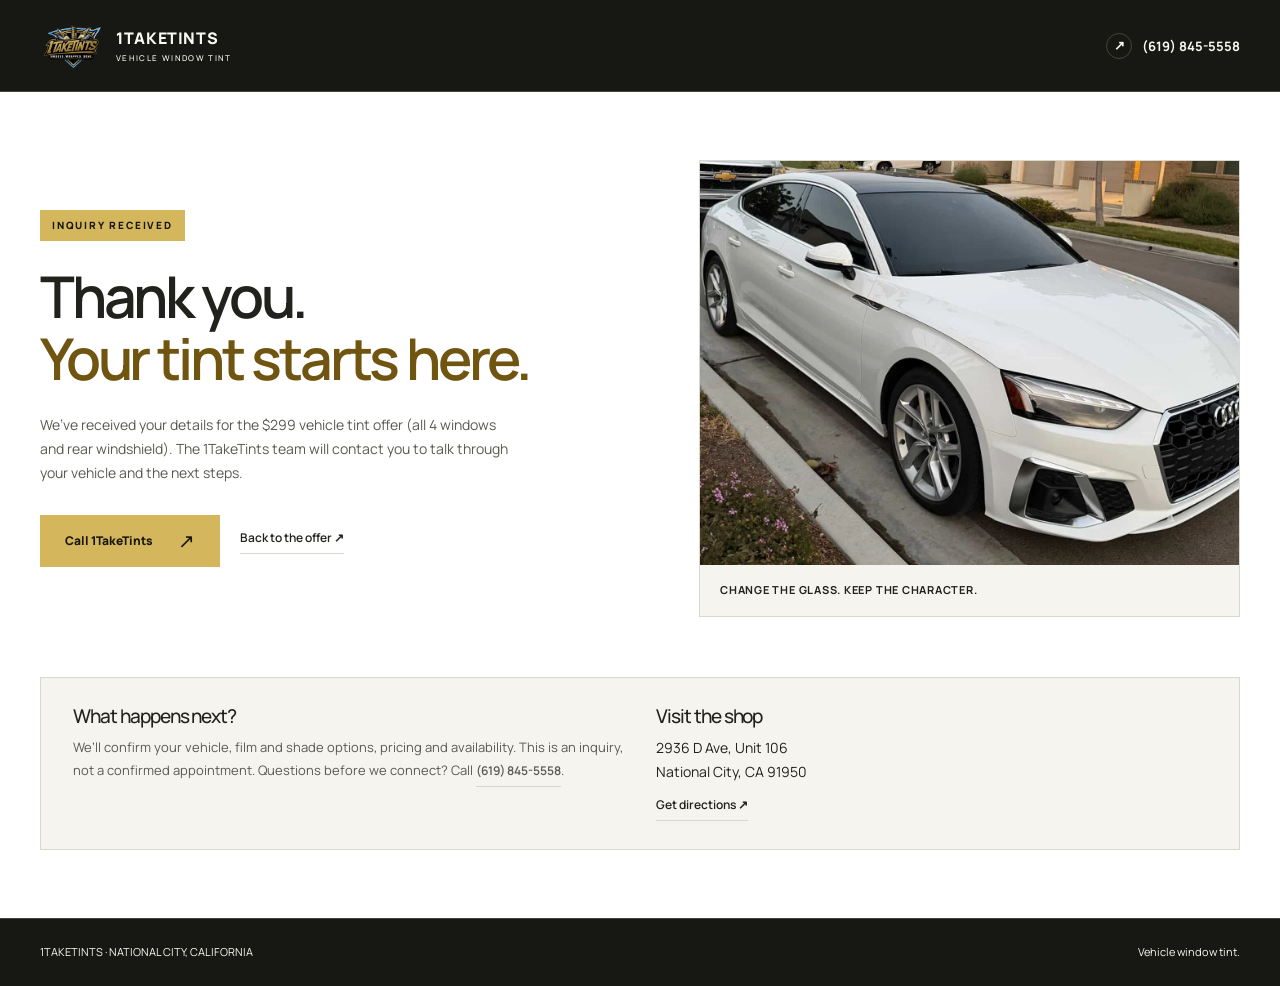
==== thank-you.html @ 176863d8 "Connect live GHL form, add thank-you page and mobile quote bar - Replace the preview-only forms with" ====
<!doctype html>
<html lang="en">
<head>
  <meta charset="UTF-8">
  <meta name="viewport" content="width=device-width, initial-scale=1">
  <meta name="description" content="Thank you for your 1TakeTints $299 vehicle window tint inquiry.">
  <meta name="robots" content="noindex, nofollow">
  <meta name="theme-color" content="#171713">
  <meta http-equiv="Content-Security-Policy" content="default-src 'self'; script-src 'none'; style-src 'self' 'unsafe-inline'; img-src 'self'; connect-src 'none'; form-action 'none'; base-uri 'none'; object-src 'none'">
  <title>Thank You | 1TakeTints · National City</title>
  <link rel="icon" href="assets/logo.png">
  <link rel="stylesheet" href="page.css">
</head>
<body id="top" class="thank-you-page">
  <a class="skip-link" href="#main">Skip to content</a>
  <header class="site-header container">
    <a class="brand" href="index.html" aria-label="1TakeTints home"><img src="assets/logo.png" alt="" width="747" height="747"><span>1TAKETINTS<small>VEHICLE WINDOW TINT</small></span></a>
    <a class="header-call" href="tel:+16198455558"><span class="phone-symbol" aria-hidden="true">↗</span> (619) 845-5558</a>
  </header>
  <main id="main" class="container thank-you-main">
    <div class="thank-you-grid">
      <section class="thank-you-copy" aria-labelledby="thank-you-title">
        <span class="eyebrow">INQUIRY RECEIVED</span>
        <h1 id="thank-you-title">Thank you.<br><span>Your tint starts here.</span></h1>
        <p>We’ve received your details for the $299 vehicle tint offer (all 4 windows and rear windshield). The 1TakeTints team will contact you to talk through your vehicle and the next steps.</p>
        <div class="hero-buttons"><a class="button" href="tel:+16198455558">Call 1TakeTints <span aria-hidden="true">↗</span></a><a class="text-link" href="index.html">Back to the offer ↗</a></div>
      </section>
      <figure class="thank-you-photo"><img src="assets/tint-audi.webp" alt="White Audi with freshly tinted windows" width="1320" height="1760"><figcaption>CHANGE THE GLASS. KEEP THE CHARACTER.</figcaption></figure>
    </div>
    <section class="thank-you-next" aria-labelledby="next-title">
      <div><h2 id="next-title">What happens next?</h2><p>We’ll confirm your vehicle, film and shade options, pricing and availability. This is an inquiry, not a confirmed appointment. Questions before we connect? Call <a class="text-link" href="tel:+16198455558">(619) 845-5558</a>.</p></div>
      <div><h2>Visit the shop</h2><address>2936 D Ave, Unit 106<br>National City, CA 91950</address><a class="text-link" href="https://www.google.com/maps/search/?api=1&amp;query=1TakeTints+2936+D+Ave+Unit+106+National+City+CA+91950" target="_blank" rel="noopener noreferrer">Get directions ↗</a></div>
    </section>
  </main>
  <footer class="site-footer thank-you-footer"><div class="container"><span>1TAKETINTS · NATIONAL CITY, CALIFORNIA</span><span>Vehicle window tint.</span></div></footer>
</body>
</html>
---- page.css ----
/* Diamond's Daylight layout and section rhythm; gold, black and ice blue from the verified 1TakeTints logo. */
@font-face { font-family: 'Manrope'; font-style: normal; font-weight: 400 800; font-display: swap; src: url('assets/manrope-latin.woff2') format('woff2'); }
* { box-sizing: border-box; }
html { scroll-behavior: smooth; scroll-padding-top: 30px; }
body { margin: 0; --bg: #fff; --surface: #f5f4ef; --text: #22221d; --muted: #595a51; --line: #d9d8cc; --accent: #d4b65d; --accent-ink: #705511; --on-accent: #19170d; background: var(--bg); color: var(--text); font: 14px/1.7 'Manrope', Arial, sans-serif; color-scheme: light; }
button, input { font: inherit; }
a { color: inherit; text-decoration: none; }
button, a, summary { touch-action: manipulation; }
button { cursor: pointer; }
button:disabled { cursor: default; }
a:focus-visible, button:focus-visible, input:focus-visible, summary:focus-visible, [tabindex]:focus-visible { outline: 3px solid var(--accent-ink); outline-offset: 5px; }
img { display: block; max-width: 100%; object-fit: cover; }
h1, h2, h3, p, figure { margin: 0; }
h1, h2 { font-weight: 500; letter-spacing: -.055em; line-height: 1.08; }
h3 { font-size: 18px; font-weight: 600; letter-spacing: -.03em; line-height: 1.35; }
p { color: var(--muted); }
.container { width: min(1256px, 100%); margin-inline: auto; padding-inline: 28px; }
.section { padding-block: 74px; }
.eyebrow { display: block; color: var(--accent-ink); font-size: 10px; letter-spacing: .18em; font-weight: 800; line-height: 1.7; margin-bottom: 20px; }
.button { display: inline-flex; align-items: center; justify-content: space-between; gap: 25px; background: var(--accent); color: var(--on-accent); min-height: 48px; padding: 15px 24px; font-size: 12px; line-height: 1.5; font-weight: 800; border: 1px solid transparent; }
.button > span { font-size: 20px; font-weight: 400; line-height: 1; }
.button:hover:not(:disabled) { background: #e4ca80; }
.button:disabled { opacity: .65; }
.text-link { display: inline-block; font-size: 12px; border-bottom: 1px solid var(--line); padding-bottom: 5px; font-weight: 600; }
.text-link:hover { color: var(--accent-ink); }
.site-header { height: 92px; display: flex; align-items: center; justify-content: space-between; gap: 28px; border-bottom: 1px solid var(--line); width: 100%; padding-inline: max(28px, calc((100% - 1200px) / 2)); }
.brand { display: flex; align-items: center; gap: 12px; flex-shrink: 0; }
.brand img { width: 64px; height: 64px; object-fit: contain; }
.brand > span { font-size: 16px; font-weight: 800; letter-spacing: .04em; line-height: 1.25; }
.brand small { display: block; font-size: 8px; font-weight: 500; letter-spacing: .17em; margin-top: 5px; }
.desktop-nav { display: flex; gap: 33px; font-size: 12px; color: var(--muted); }
.desktop-nav a:hover { color: var(--text); }
.header-call { font-size: 13px; font-weight: 700; white-space: nowrap; }
.phone-symbol { display: inline-flex; width: 26px; height: 26px; align-items: center; justify-content: center; border: 1px solid var(--line); border-radius: 50%; margin-right: 7px; }
.daylight-hero { position: relative; isolation: isolate; background: #f2f1e9; border-bottom: 1px solid var(--line); }
.daylight-backdrop { position: absolute; z-index: -2; inset: 0; width: 100%; height: 100%; object-fit: cover; object-position: center 58%; }
.daylight-hero::before { content: ''; position: absolute; z-index: -1; inset: 0; background: linear-gradient(90deg, #fffffff5 0%, #f9f8f1eb 37%, #f4f3ec70 70%, #f4f3ec33 100%); }
.daylight-grid { display: grid; grid-template-columns: minmax(0, 1.15fr) minmax(0, .85fr); align-items: center; gap: 60px; padding-block: 42px; }
.daylight-copy { width: 88%; max-width: 520px; justify-self: center; }
.daylight-copy .eyebrow { font-size: 10px; margin-bottom: 23px; }
.daylight-copy h1 { font-size: clamp(40px, 4.1vw, 58px); font-weight: 600; }
.daylight-copy h1 span { color: var(--accent-ink); }
.daylight-offer { margin: 22px 0; }
.daylight-offer strong { color: var(--accent-ink); font-size: clamp(82px, 7vw, 106px); line-height: 1; letter-spacing: -.065em; font-weight: 700; }
.daylight-copy > p { max-width: 400px; font-size: 14px; line-height: 1.85; margin-bottom: 24px; color: #41413a; }
.daylight-copy > .included { font-weight: 700; font-size: 15px; }
.hero-buttons { display: flex; flex-wrap: wrap; align-items: center; gap: 20px; margin-top: 24px; }
.hero-buttons .text-link { font-size: 12px; }
.hero-assurance { display: flex; flex-wrap: wrap; gap: 12px; margin-top: 19px; font-size: 10px; color: #41413a; }
.hero-assurance span::before { content: '·'; color: var(--accent-ink); margin-right: 6px; }
.daylight-card, .quote-panel { --bg: #fff; --text: #22221d; --muted: #595a51; --line: #cfcec1; --accent: #d4b65d; --accent-ink: #705511; --on-accent: #19170d; color: var(--text); min-width: 0; align-self: start; padding: 28px; background: var(--bg); border: 1px solid var(--line); border-top: 3px solid var(--accent); }
.daylight-card { box-shadow: 0 15px 45px #19170d1a; }
.daylight-card:focus, .quote-panel:focus { outline: none; }
.daylight-card h2 { font-size: 27px; line-height: 1.2; font-weight: 600; }
.daylight-card > p { font-size: 13px; margin: 10px 0 22px; }
.quote-panel h3 { margin-bottom: 16px; }
/* The 1TakeTints GHL form has ~42px side / ~70px top padding and a dashed outline baked into the form itself
   (Diamond's form has none). Crop that frame off; form_embed.js still sets the iframe height to the form's content.
   If the form's padding/border is removed in the GHL builder, delete the margins below. */
/* Field-shaped placeholder until form_embed.js reveals the iframe (it keeps it hidden while loading). */
.ghl-crop { overflow: hidden; min-height: 380px;
  background: linear-gradient(#e8ebee, #e8ebee) 0 28px / 100% 51px no-repeat, linear-gradient(#e8ebee, #e8ebee) 0 130px / 100% 56px no-repeat,
    linear-gradient(#e8ebee, #e8ebee) 0 237px / 100% 51px no-repeat, linear-gradient(#ead9a5, #ead9a5) 0 321px / 100% 44px no-repeat; }
.ghl-form-frame { display: block; width: calc(100% + 84px); margin: -70px -42px -116px; border: 0; background: #fff; }
.daylight-dark, .site-footer, .site-header { --bg: #171713; --surface: #25251e; --text: #fafaf4; --muted: #c5c7ba; --line: #43463a; --accent: #d4b65d; --accent-ink: #aadaf4; --on-accent: #19170d; background: var(--bg); color: var(--text); }
.studio-trust { display: grid; grid-template-columns: 1.1fr 1fr 1.15fr 1.1fr; padding-block: 24px; border-bottom: 1px solid var(--line); align-items: center; }
.studio-trust > div { padding-left: 30px; border-left: 1px solid var(--line); }
.studio-trust > div:first-child { padding-left: 0; border-left: 0; }
.studio-trust strong { display: block; color: var(--accent); font-size: 14px; font-weight: 500; letter-spacing: -.02em; }
.studio-trust small { display: block; color: var(--muted); font-size: 11px; margin-top: 4px; }
.studio-trust small a { text-decoration: underline; text-underline-offset: 3px; }
.section-heading { display: grid; grid-template-columns: minmax(0, 1fr) minmax(0, 1fr); gap: 0 100px; margin-bottom: 44px; }
.section-heading .eyebrow { grid-column: 1 / -1; }
.section-heading h2 { font-size: 49px; }
.section-heading > p { max-width: 470px; font-size: 14px; align-self: end; line-height: 1.9; }
.benefit-grid { display: grid; grid-template-columns: repeat(4, minmax(0, 1fr)); gap: 22px; }
.benefit { border: 1px solid var(--line); padding: 28px 24px 30px; background: #fff; }
.benefit-icon { display: block; color: var(--accent-ink); font-size: 28px; line-height: 1; margin-bottom: 32px; }
.benefit h3 { max-width: 190px; margin-bottom: 16px; }
.benefit p { font-size: 13px; line-height: 1.9; }
.fine-print { font-size: 11px; margin-top: 20px; }
.daylight-story { padding-top: 40px; }
.studio-statement { margin-block: 15px; display: grid; grid-template-columns: minmax(0, .85fr) minmax(0, 1.15fr); min-height: 460px; background: var(--surface); }
.studio-statement > img { width: 100%; height: auto; object-fit: contain; align-self: center; }
.studio-statement > div { align-self: center; padding: 40px; }
.studio-statement h2 { font-size: clamp(34px, 3.7vw, 48px); margin-bottom: 24px; }
.studio-statement p { font-size: 14px; line-height: 1.9; }
.why-grid { display: grid; grid-template-columns: repeat(3, minmax(0, 1fr)); gap: 38px; }
.reason { border-top: 1px solid var(--line); padding-top: 24px; }
.reason-number { color: var(--accent-ink); font-size: 12px; display: block; margin-bottom: 17px; }
.reason h3 { margin-bottom: 12px; }
.reason p { font-size: 13px; max-width: 320px; }
#portfolio { border-top: 1px solid var(--line); }
.portfolio-grid { display: grid; grid-template-columns: repeat(4, minmax(0, 1fr)); gap: 18px; margin-bottom: 30px; }
.portfolio-grid img { height: auto; width: 100%; aspect-ratio: 4 / 3; object-fit: cover; }
.portfolio-grid figcaption { display: flex; justify-content: space-between; gap: 12px; padding-top: 13px; font-size: 11px; color: var(--muted); }
.portfolio-grid figcaption > span:last-child { color: var(--text); }
.reviews-section { background: #f0f3f1; border-block: 1px solid var(--line); }
.reviews-section .section-heading { grid-template-columns: minmax(0, 1fr) auto; gap: 10px 32px; align-items: center; margin-bottom: 32px; }
.reviews-section .section-heading > .eyebrow { grid-column: 1; margin-bottom: 0; }
.reviews-section .section-heading h2 { grid-column: 1; font-size: clamp(32px, 3.8vw, 48px); line-height: 1.12; }
.review-summary { grid-column: 2; grid-row: 1 / 3; padding-left: 28px; border-left: 1px solid var(--line); }
.review-summary p { font-size: 12px; margin-top: 12px; }
.review-carousel { --peek: 90px; --review-gap: 18px; --visible-cards: 3; min-width: 0; display: grid; grid-template-columns: minmax(0, 1fr); row-gap: 16px; margin-bottom: 20px; isolation: isolate; }
.review-track { grid-column: 1; grid-row: 1; display: flex; align-items: stretch; gap: var(--review-gap); overflow-x: auto; overscroll-behavior-x: contain; scroll-snap-type: x mandatory; scroll-padding-inline: calc(var(--peek) + var(--review-gap)); scroll-behavior: smooth; padding-block: 5px; scrollbar-width: none; }
.review-track::-webkit-scrollbar { display: none; }
.review-carousel::before, .review-carousel::after { content: ''; grid-column: 1; grid-row: 1; width: calc(var(--peek) + var(--review-gap)); z-index: 1; pointer-events: none; backdrop-filter: blur(2px); }
.review-carousel::before { justify-self: start; background: linear-gradient(90deg, #f0f3f199, #f0f3f110); }
.review-carousel::after { justify-self: end; background: linear-gradient(270deg, #f0f3f199, #f0f3f110); }
.review-carousel:has([data-review-step="-1"]:disabled)::before, .review-carousel:has([data-review-step="1"]:disabled)::after { visibility: hidden; }
.review-card { display: flex; flex-direction: column; flex: 0 0 calc((100% - 2 * var(--peek) - (var(--visible-cards) + 1) * var(--review-gap)) / var(--visible-cards)); min-width: 0; scroll-snap-align: start; padding: 26px; border: 1px solid var(--line); border-radius: 12px; background: #fff; }
.review-card:first-child { margin-left: calc(var(--peek) + var(--review-gap)); }
.review-card:last-child { margin-right: calc(var(--peek) + var(--review-gap)); }
.review-card .eyebrow { font-size: 10px; }
.review-photo { width: 100%; height: auto; aspect-ratio: 4 / 3; object-fit: cover; border-radius: 6px; margin-bottom: 18px; }
.review-photo--solomon { object-position: center 65%; }
.review-stars { color: var(--accent-ink); letter-spacing: .13em; margin-bottom: 12px; }
.review-card blockquote { margin: 0 0 24px; font-size: 14px; line-height: 1.75; color: #38392f; }
.review-author { margin-top: auto; padding-top: 18px; border-top: 1px solid var(--line); }
.review-author strong { font-size: 13px; }
.review-author small { display: block; color: var(--muted); font-size: 11px; }
.review-source { color: var(--accent-ink); font-size: 11px; text-decoration: underline; text-underline-offset: 3px; margin-top: 14px; }
.reviews-toolbar, .review-controls { display: contents; }
.reviews-toolbar p { grid-column: 1; grid-row: 2; align-self: center; margin: 0 0 0 calc(var(--peek) + var(--review-gap)); font-size: 11px; }
.review-controls button { grid-column: 1; grid-row: 1; align-self: center; z-index: 2; width: 44px; height: 44px; border: 1px solid #c2c9c1; background: #fff; color: #705511; box-shadow: 0 4px 16px #1717131a; font-size: 22px; border-radius: 50%; }
.review-controls [data-review-step="-1"] { justify-self: start; margin-left: 10px; }
.review-controls [data-review-step="1"] { justify-self: end; margin-right: 10px; }
.review-controls button:hover:not(:disabled) { background: var(--accent); }
.review-controls button:disabled { color: #747a71; background: #f0f3f1; }
.quote-layout { display: grid; grid-template-columns: minmax(0, 1fr) minmax(0, 1fr); gap: 60px; padding: 44px; background: var(--surface); border: 1px solid var(--line); }
.quote-copy h2 { font-size: 50px; margin-bottom: 24px; }
.quote-copy > p { font-size: 14px; max-width: 380px; }
.quote-price { display: flex; align-items: center; flex-wrap: wrap; gap: 20px; margin: 24px 0; }
.quote-price strong { font-size: 64px; line-height: 1.2; letter-spacing: -.07em; font-weight: 600; color: var(--accent); }
.quote-price > span { font-size: 13px; color: var(--muted); }
.quote-copy .text-link { margin-top: 26px; }
.faq-list { max-width: 850px; margin-left: auto; }
details { border-top: 1px solid var(--line); padding: 23px 0; }
details:last-child { border-bottom: 1px solid var(--line); }
summary { cursor: pointer; list-style: none; font-size: 15px; display: flex; justify-content: space-between; gap: 20px; }
summary::-webkit-details-marker { display: none; }
summary::after { content: '+'; color: var(--accent-ink); font-size: 21px; line-height: 1; }
details[open] summary::after { content: '−'; }
details p { font-size: 14px; padding: 16px 40px 0 0; max-width: 750px; }
details p a { text-decoration: underline; }
.site-footer { border-top: 1px solid var(--line); padding: 65px 0 35px; }
.footer-grid { display: grid; grid-template-columns: minmax(0, 1.3fr) minmax(0, 1fr) minmax(0, .85fr); gap: 60px; }
.footer-grid p { font-size: 13px; margin-top: 20px; }
.footer-grid .eyebrow { margin: 4px 0 20px; }
.footer-grid address { font-size: 13px; font-style: normal; color: var(--muted); margin-bottom: 14px; }
.footer-phone { display: block; font-size: 21px; margin-bottom: 13px; }
.footer-grid > div:last-child .text-link { display: table; margin-top: 8px; }
.footer-bottom { display: flex; justify-content: space-between; gap: 20px; border-top: 1px solid var(--line); margin-top: 45px; padding-top: 24px; font-size: 11px; color: var(--muted); }
.footer-bottom a { text-decoration: underline; text-underline-offset: 3px; }
.skip-link { position: fixed; left: 20px; top: -100px; z-index: 100; background: var(--accent); color: var(--on-accent); padding: 12px; }
.skip-link:focus { top: 10px; }
[hidden] { display: none !important; }
@media (max-width: 1100px) {
  .daylight-grid { gap: 30px; }
  .desktop-nav { gap: 20px; }
  .studio-trust > div { padding-left: 16px; }
  .studio-trust strong { font-size: 13px; }
  .quote-layout { gap: 35px; padding: 30px; }
  .studio-statement > div { padding: 28px; }
}
@media (max-width: 1000px) {
  .daylight-grid { grid-template-columns: minmax(0, 1fr) minmax(0, 1fr); }
  .daylight-copy h1 { font-size: clamp(30px, 4.1vw, 40px); }
  .benefit-grid { grid-template-columns: repeat(2, minmax(0, 1fr)); }
  .section-heading { gap: 0 45px; }
  .footer-grid { gap: 30px; }
}
@media (max-width: 900px) { .review-carousel { --visible-cards: 2; --peek: 38px; } }
@media (max-width: 850px) and (min-width: 761px) {
  .desktop-nav { gap: 12px; font-size: 11px; }
  .site-header { gap: 16px; }
  .brand > span { font-size: 14px; }
}
@media (max-width: 760px) {
  .container { padding-inline: 20px; }
  .section { padding-block: 54px; }
  .site-header { height: 80px; gap: 12px; }
  .brand { gap: 8px; }
  .brand img { width: 48px; height: 48px; }
  .brand > span { font-size: 12px; }
  .brand small { font-size: 7px; letter-spacing: .11em; }
  .desktop-nav, .phone-symbol { display: none; }
  .header-call { display: inline-flex; align-items: center; min-height: 44px; font-size: 12px; }
  .daylight-grid { grid-template-columns: minmax(0, 1fr); gap: 26px; padding-block: 30px; }
  .daylight-copy { width: 100%; max-width: none; }
  .daylight-copy h1 { font-size: clamp(30px, 8.5vw, 43px); }
  .daylight-copy .eyebrow { font-size: 9px; margin-bottom: 17px; }
  .daylight-offer { margin: 16px 0; }
  .daylight-offer strong { font-size: 90px; }
  .daylight-copy > p { font-size: 13px; margin-bottom: 14px; }
  .daylight-copy > .included { font-size: 14px; }
  .daylight-backdrop { height: 390px; object-position: center 60%; mask-image: linear-gradient(#000 80%, transparent); }
  .daylight-hero::before { background: linear-gradient(90deg, #fffffff2 0%, #f9f8f1d6 55%, #f4f3ec99 100%); }
  .daylight-copy .hero-buttons .text-link, .hero-assurance { display: none; }
  .daylight-card, .quote-panel { padding: 24px 20px; }
  .daylight-card h2 { font-size: 26px; }
  .studio-trust { grid-template-columns: minmax(0, 1fr) minmax(0, 1fr); gap: 20px 0; padding-block: 25px; }
  .studio-trust > div:nth-child(3) { padding-left: 0; border-left: 0; }
  .section-heading { display: block; margin-bottom: 30px; }
  .section-heading h2 { font-size: 40px; }
  .section-heading > p { margin-top: 22px; font-size: 13px; }
  .eyebrow { font-size: 9px; margin-bottom: 16px; }
  .benefit-grid { gap: 12px; }
  .benefit { padding: 23px 17px; }
  .benefit h3 { font-size: 17px; }
  .benefit p { font-size: 12px; }
  .benefit-icon { margin-bottom: 24px; }
  .studio-statement { grid-template-columns: minmax(0, 1fr); margin-top: 0; }
  .studio-statement > div { padding: 30px 24px; }
  .studio-statement h2 { font-size: 39px; }
  .why-grid { grid-template-columns: repeat(2, minmax(0, 1fr)); gap: 25px; }
  .reason h3 { font-size: 17px; }
  .reason p { font-size: 12px; }
  .portfolio-grid { grid-template-columns: repeat(2, minmax(0, 1fr)); gap: 24px 13px; }
  .portfolio-grid figcaption { font-size: 10px; }
  .quote-layout { grid-template-columns: minmax(0, 1fr); padding: 26px 0 0; gap: 30px; }
  .quote-copy { padding-inline: 20px; }
  .quote-copy h2 { font-size: 42px; }
  .quote-price strong { font-size: 59px; }
  .footer-grid { grid-template-columns: minmax(0, 1fr) minmax(0, 1fr); gap: 35px 20px; }
  .footer-grid > div:first-child { grid-column: 1 / -1; }
  .footer-phone { font-size: 16px; }
  .footer-bottom { flex-direction: column; gap: 10px; }
  .site-footer { padding-top: 45px; }
}
/* Thank-you page (thank-you.html). */
.thank-you-main { padding-block: 68px; }
.thank-you-grid { display: grid; grid-template-columns: 1.1fr 1fr; gap: 64px; align-items: center; }
.thank-you-copy .eyebrow { display: inline-block; background: var(--accent); color: var(--on-accent); padding: 7px 12px; margin-bottom: 24px; }
.thank-you-copy h1 { font-size: clamp(40px, 4.5vw, 66px); font-weight: 600; }
.thank-you-copy h1 span { color: var(--accent-ink); }
.thank-you-copy > p { max-width: 470px; margin-top: 24px; }
.thank-you-copy .hero-buttons { flex-wrap: wrap; margin-top: 30px; }
.thank-you-photo { background: var(--surface); border: 1px solid var(--line); }
.thank-you-photo img { width: 100%; height: auto; aspect-ratio: 4 / 3; object-position: center 75%; }
.thank-you-photo figcaption { padding: 16px 20px; font-size: 11px; font-weight: 700; letter-spacing: .07em; }
.thank-you-next { margin-top: 60px; padding: 28px 32px; display: grid; grid-template-columns: 1fr 1fr; gap: 32px; border: 1px solid var(--line); background: var(--surface); }
.thank-you-next h2 { font-size: 19px; margin-bottom: 10px; }
.thank-you-next p { font-size: 13px; }
.thank-you-next address { font-style: normal; margin-bottom: 8px; }
.thank-you-footer { padding-block: 24px; }
.thank-you-footer .container { display: flex; flex-wrap: wrap; justify-content: space-between; gap: 12px; font-size: 11px; }
@media (max-width: 760px) {
  .thank-you-main { padding-block: 38px; }
  .thank-you-grid, .thank-you-next { grid-template-columns: minmax(0, 1fr); gap: 28px; }
  .thank-you-next { margin-top: 32px; padding: 24px; }
}
/* Mobile: header stays pinned to the top, quote CTA + address pinned to the bottom. */
.mobile-cta { display: none; }
@media (max-width: 760px) {
  html { scroll-padding-top: 96px; }
  .site-header { position: sticky; top: 0; z-index: 50; }
  .header-call { background: var(--accent); color: var(--on-accent); padding: 0 16px; font-weight: 800; }
  body:not(.thank-you-page) { padding-bottom: calc(108px + env(safe-area-inset-bottom)); }
  .mobile-cta { display: block; position: fixed; inset: auto 0 0; z-index: 50; padding: 10px 20px calc(14px + env(safe-area-inset-bottom)); background: #171713; border-top: 1px solid #43463a; box-shadow: 0 -8px 24px rgb(0 0 0 / .18); }
  .mobile-cta address { font-style: normal; font-size: 11px; line-height: 1.4; color: #c5c7ba; text-align: center; white-space: nowrap; overflow: hidden; text-overflow: ellipsis; margin-bottom: 9px; }
  .mobile-cta address span { color: var(--accent); font-size: 8px; vertical-align: 1px; margin-right: 3px; }
  .mobile-cta { transition: transform .25s ease; }
  .mobile-cta.is-hidden { transform: translateY(100%); }
  .mobile-cta .button { display: flex; justify-content: center; gap: 14px; width: 100%; min-height: 52px; font-size: 13px; }
}
@media (max-width: 600px) {
  .reviews-section .section-heading { display: block; margin-bottom: 24px; }
  .reviews-section .section-heading > .eyebrow { margin-bottom: 12px; }
  .review-summary { margin-top: 18px; padding: 0; border: 0; }
  .review-carousel { --visible-cards: 1; --peek: 20px; --review-gap: 10px; }
  .review-card { padding: 16px 14px; }
  .review-card blockquote { font-size: 13px; line-height: 1.55; margin-bottom: 14px; }
  .review-author { padding-top: 12px; }
  .review-controls [data-review-step="-1"] { margin-left: 0; }
  .review-controls [data-review-step="1"] { margin-right: 0; }
  .reviews-toolbar p { font-size: 11px; }
}
@media (max-width: 380px) {
  .container { padding-inline: 16px; }
  .site-header { gap: 8px; }
  .brand img { width: 37px; height: 37px; }
  .brand > span { font-size: 11px; }
  .brand small { font-size: 6px; }
  .header-call { font-size: 11px; }
  .daylight-offer strong { font-size: 82px; }
  .daylight-card, .quote-panel { padding: 22px 16px; }
  .benefit-grid, .why-grid { grid-template-columns: minmax(0, 1fr); }
  .quote-layout { padding: 24px 0 0; }
  .quote-copy { padding-inline: 14px; }
}
@media (prefers-reduced-motion: no-preference) {
  .button { transition: background-color 180ms, translate 180ms; }
  .portfolio-grid img { transition: filter 250ms; }
}
@media (hover: hover) and (prefers-reduced-motion: no-preference) {
  .button:hover:not(:disabled) { translate: 0 -2px; }
  .portfolio-grid figure:hover img { filter: brightness(1.06); }
}
@media (prefers-reduced-motion: reduce) {
  html, .review-track { scroll-behavior: auto; }
  *, *::before, *::after { animation: none !important; transition: none !important; }
}
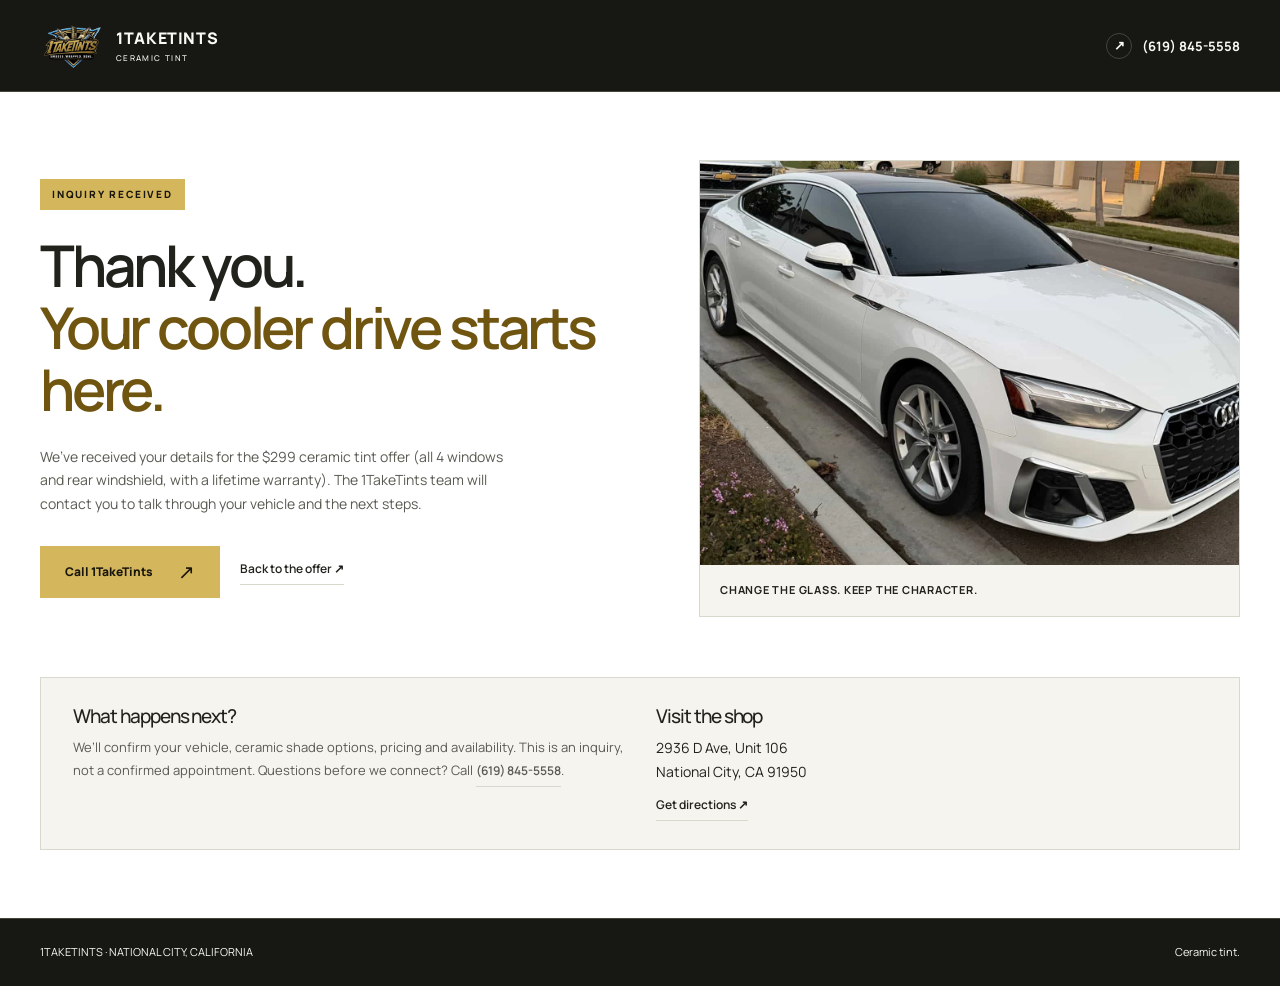
==== commit f8a71c64: "Switch offer to $299 ceramic tint and add GTM/Ads tracking - Rewrite hero, benefits, details, quote " ====
--- a/thank-you.html
+++ b/thank-you.html
@@ -2,36 +2,54 @@
 <html lang="en">
 <head>
   <meta charset="UTF-8">
+  <!-- Google Tag Manager -->
+  <script>(function(w,d,s,l,i){w[l]=w[l]||[];w[l].push({'gtm.start':
+  new Date().getTime(),event:'gtm.js'});var f=d.getElementsByTagName(s)[0],
+  j=d.createElement(s),dl=l!='dataLayer'?'&l='+l:'';j.async=true;j.src=
+  'https://www.googletagmanager.com/gtm.js?id='+i+dl;f.parentNode.insertBefore(j,f);
+  })(window,document,'script','dataLayer','GTM-PP5PP8FZ');</script>
+  <!-- End Google Tag Manager -->
+  <!-- Google tag (gtag.js) -->
+  <script async src="https://www.googletagmanager.com/gtag/js?id=AW-18115164065"></script>
+  <script>
+    window.dataLayer = window.dataLayer || [];
+    function gtag(){dataLayer.push(arguments);}
+    gtag('js', new Date());
+    gtag('config', 'AW-18115164065');
+  </script>
   <meta name="viewport" content="width=device-width, initial-scale=1">
-  <meta name="description" content="Thank you for your 1TakeTints $299 vehicle window tint inquiry.">
+  <meta name="description" content="Thank you for your 1TakeTints $299 ceramic tint inquiry.">
   <meta name="robots" content="noindex, nofollow">
   <meta name="theme-color" content="#171713">
-  <meta http-equiv="Content-Security-Policy" content="default-src 'self'; script-src 'none'; style-src 'self' 'unsafe-inline'; img-src 'self'; connect-src 'none'; form-action 'none'; base-uri 'none'; object-src 'none'">
   <title>Thank You | 1TakeTints · National City</title>
   <link rel="icon" href="assets/logo.png">
   <link rel="stylesheet" href="page.css">
 </head>
 <body id="top" class="thank-you-page">
+  <!-- Google Tag Manager (noscript) -->
+  <noscript><iframe src="https://www.googletagmanager.com/ns.html?id=GTM-PP5PP8FZ"
+  height="0" width="0" style="display:none;visibility:hidden"></iframe></noscript>
+  <!-- End Google Tag Manager (noscript) -->
   <a class="skip-link" href="#main">Skip to content</a>
   <header class="site-header container">
-    <a class="brand" href="index.html" aria-label="1TakeTints home"><img src="assets/logo.png" alt="" width="747" height="747"><span>1TAKETINTS<small>VEHICLE WINDOW TINT</small></span></a>
+    <a class="brand" href="index.html" aria-label="1TakeTints home"><img src="assets/logo.png" alt="" width="747" height="747"><span>1TAKETINTS<small>CERAMIC TINT</small></span></a>
     <a class="header-call" href="tel:+16198455558"><span class="phone-symbol" aria-hidden="true">↗</span> (619) 845-5558</a>
   </header>
   <main id="main" class="container thank-you-main">
     <div class="thank-you-grid">
       <section class="thank-you-copy" aria-labelledby="thank-you-title">
         <span class="eyebrow">INQUIRY RECEIVED</span>
-        <h1 id="thank-you-title">Thank you.<br><span>Your tint starts here.</span></h1>
-        <p>We’ve received your details for the $299 vehicle tint offer (all 4 windows and rear windshield). The 1TakeTints team will contact you to talk through your vehicle and the next steps.</p>
+        <h1 id="thank-you-title">Thank you.<br><span>Your cooler drive starts here.</span></h1>
+        <p>We’ve received your details for the $299 ceramic tint offer (all 4 windows and rear windshield, with a lifetime warranty). The 1TakeTints team will contact you to talk through your vehicle and the next steps.</p>
         <div class="hero-buttons"><a class="button" href="tel:+16198455558">Call 1TakeTints <span aria-hidden="true">↗</span></a><a class="text-link" href="index.html">Back to the offer ↗</a></div>
       </section>
       <figure class="thank-you-photo"><img src="assets/tint-audi.webp" alt="White Audi with freshly tinted windows" width="1320" height="1760"><figcaption>CHANGE THE GLASS. KEEP THE CHARACTER.</figcaption></figure>
     </div>
     <section class="thank-you-next" aria-labelledby="next-title">
-      <div><h2 id="next-title">What happens next?</h2><p>We’ll confirm your vehicle, film and shade options, pricing and availability. This is an inquiry, not a confirmed appointment. Questions before we connect? Call <a class="text-link" href="tel:+16198455558">(619) 845-5558</a>.</p></div>
+      <div><h2 id="next-title">What happens next?</h2><p>We’ll confirm your vehicle, ceramic shade options, pricing and availability. This is an inquiry, not a confirmed appointment. Questions before we connect? Call <a class="text-link" href="tel:+16198455558">(619) 845-5558</a>.</p></div>
       <div><h2>Visit the shop</h2><address>2936 D Ave, Unit 106<br>National City, CA 91950</address><a class="text-link" href="https://www.google.com/maps/search/?api=1&amp;query=1TakeTints+2936+D+Ave+Unit+106+National+City+CA+91950" target="_blank" rel="noopener noreferrer">Get directions ↗</a></div>
     </section>
   </main>
-  <footer class="site-footer thank-you-footer"><div class="container"><span>1TAKETINTS · NATIONAL CITY, CALIFORNIA</span><span>Vehicle window tint.</span></div></footer>
+  <footer class="site-footer thank-you-footer"><div class="container"><span>1TAKETINTS · NATIONAL CITY, CALIFORNIA</span><span>Ceramic tint.</span></div></footer>
 </body>
 </html>
--- a/page.css
+++ b/page.css
@@ -260,8 +260,6 @@
   .mobile-cta { display: block; position: fixed; inset: auto 0 0; z-index: 50; padding: 10px 20px calc(14px + env(safe-area-inset-bottom)); background: #171713; border-top: 1px solid #43463a; box-shadow: 0 -8px 24px rgb(0 0 0 / .18); }
   .mobile-cta address { font-style: normal; font-size: 11px; line-height: 1.4; color: #c5c7ba; text-align: center; white-space: nowrap; overflow: hidden; text-overflow: ellipsis; margin-bottom: 9px; }
   .mobile-cta address span { color: var(--accent); font-size: 8px; vertical-align: 1px; margin-right: 3px; }
-  .mobile-cta { transition: transform .25s ease; }
-  .mobile-cta.is-hidden { transform: translateY(100%); }
   .mobile-cta .button { display: flex; justify-content: center; gap: 14px; width: 100%; min-height: 52px; font-size: 13px; }
 }
 @media (max-width: 600px) {
